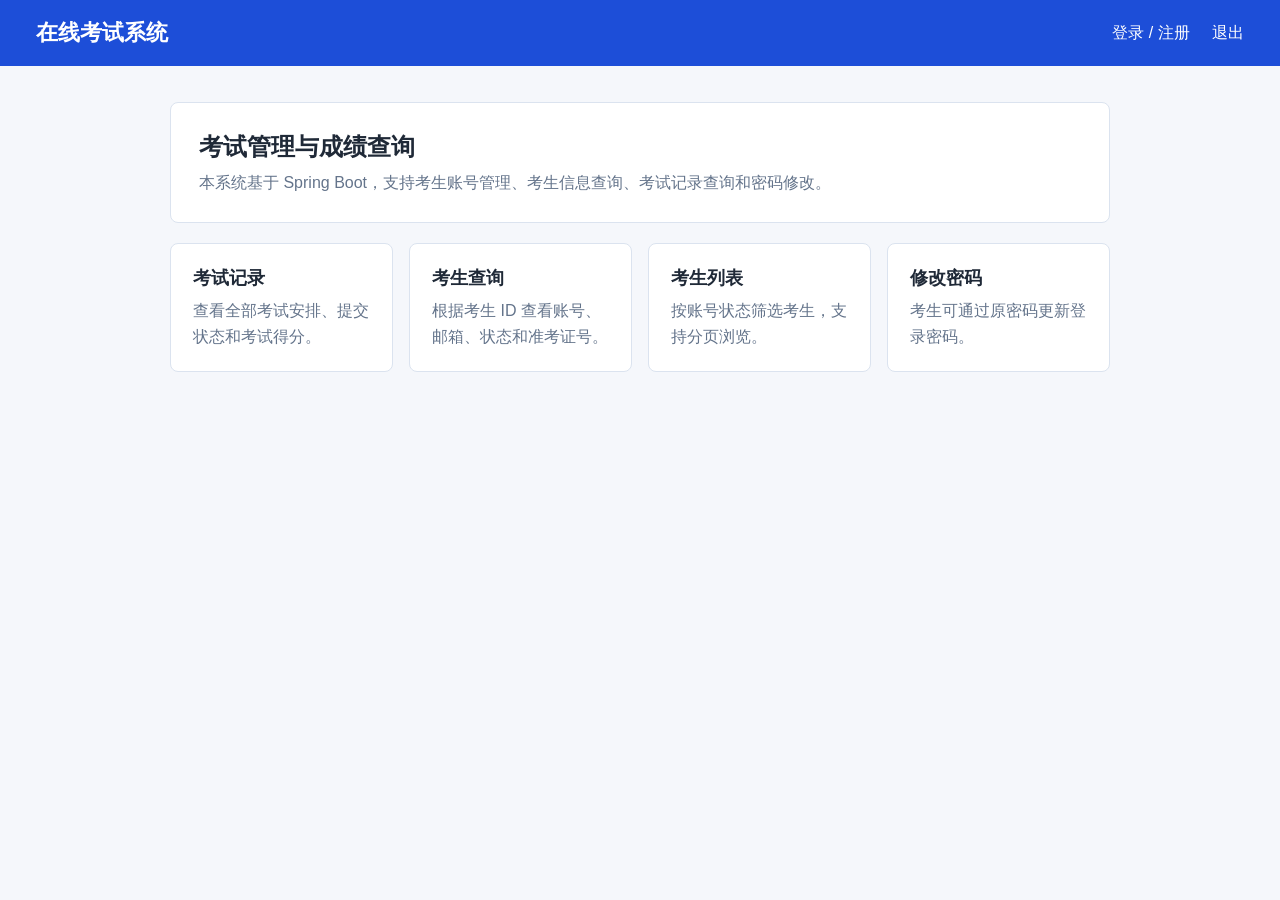
==== src/main/resources/templates/index.html @ c1971b4c "1" ====
<!DOCTYPE html>
<html lang="zh-CN" xmlns:th="http://www.thymeleaf.org">
<head>
    <meta charset="UTF-8">
    <meta name="viewport" content="width=device-width, initial-scale=1">
    <title>在线考试系统</title>
    <style>
        * { box-sizing: border-box; }
        body { margin: 0; font-family: "Microsoft YaHei", Arial, sans-serif; color: #1f2937; background: #f5f7fb; }
        header { background: #1d4ed8; color: #fff; padding: 18px 36px; display: flex; justify-content: space-between; align-items: center; }
        header h1 { margin: 0; font-size: 22px; }
        header a { color: #fff; text-decoration: none; margin-left: 18px; }
        main { max-width: 980px; margin: 36px auto; padding: 0 20px; }
        .welcome { background: #fff; border: 1px solid #dbe3ef; border-radius: 8px; padding: 28px; margin-bottom: 20px; }
        .welcome h2 { margin: 0 0 10px; font-size: 24px; }
        .welcome p { margin: 0; color: #64748b; }
        .grid { display: grid; grid-template-columns: repeat(auto-fit, minmax(210px, 1fr)); gap: 16px; }
        .card { background: #fff; border: 1px solid #dbe3ef; border-radius: 8px; padding: 22px; text-decoration: none; color: inherit; }
        .card:hover { border-color: #1d4ed8; }
        .card h3 { margin: 0 0 8px; font-size: 18px; }
        .card p { margin: 0; color: #64748b; line-height: 1.6; }
    </style>
</head>
<body>
<header>
    <h1>在线考试系统</h1>
    <nav>
        <a th:if="${session.user == null}" th:href="@{/login}">登录 / 注册</a>
        <span th:if="${session.user != null}" th:text="'当前用户：' + ${session.user.username}"></span>
        <a th:if="${session.user != null}" th:href="@{/logout}">退出</a>
    </nav>
</header>
<main>
    <section class="welcome">
        <h2>考试管理与成绩查询</h2>
        <p>本系统基于 Spring Boot，支持考生账号管理、考生信息查询、考试记录查询和密码修改。</p>
    </section>
    <section class="grid">
        <a class="card" th:href="@{/exams}">
            <h3>考试记录</h3>
            <p>查看全部考试安排、提交状态和考试得分。</p>
        </a>
        <a class="card" th:href="@{/getUserById}">
            <h3>考生查询</h3>
            <p>根据考生 ID 查看账号、邮箱、状态和准考证号。</p>
        </a>
        <a class="card" th:href="@{/getUserByStatus}">
            <h3>考生列表</h3>
            <p>按账号状态筛选考生，支持分页浏览。</p>
        </a>
        <a class="card" th:href="@{/updatepassword}">
            <h3>修改密码</h3>
            <p>考生可通过原密码更新登录密码。</p>
        </a>
    </section>
</main>
</body>
</html>
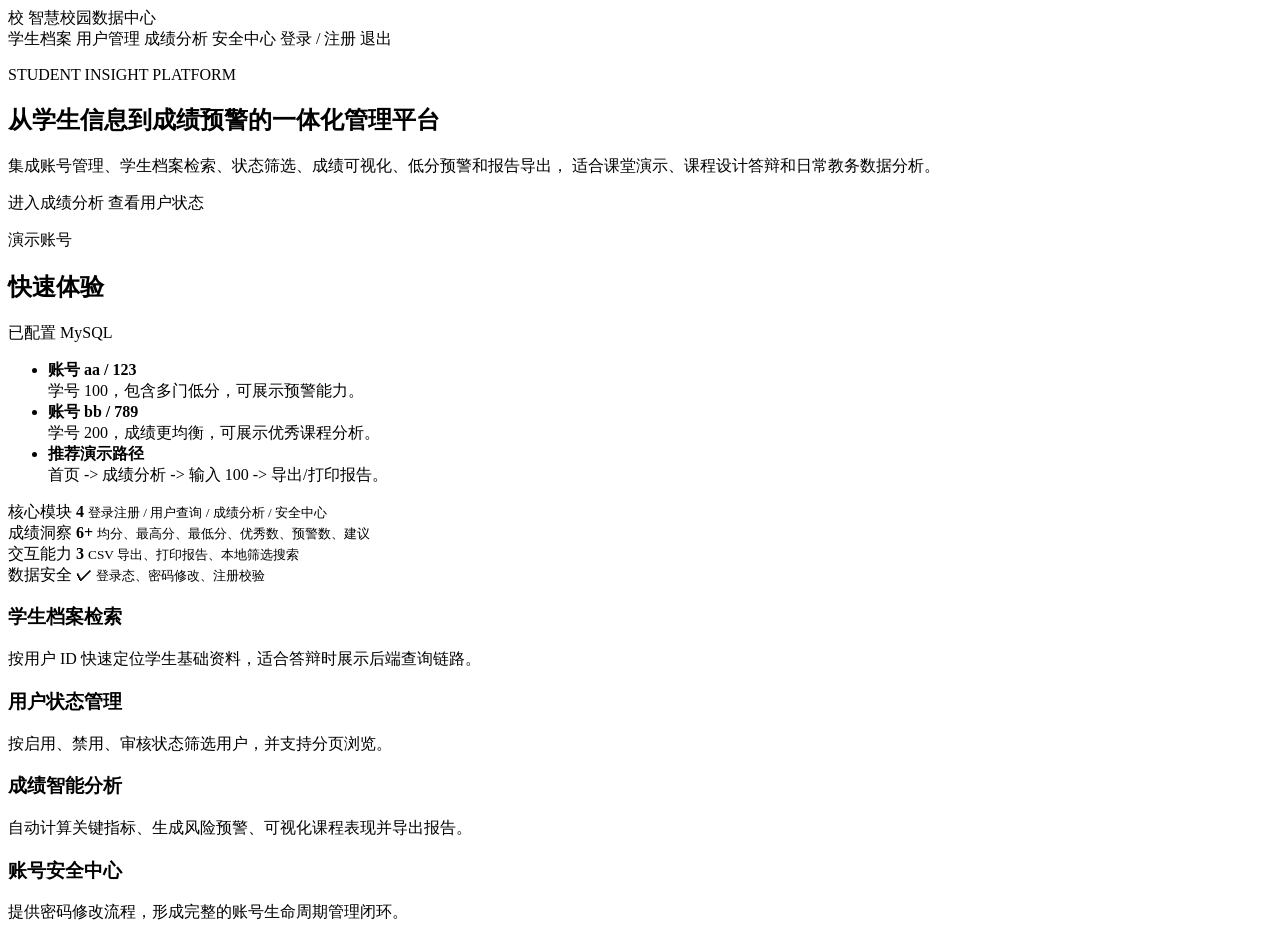
==== commit 2e0e1265: "Update online exam system" ====
--- a/src/main/resources/templates/index.html
+++ b/src/main/resources/templates/index.html
@@ -3,54 +3,95 @@
 <head>
     <meta charset="UTF-8">
     <meta name="viewport" content="width=device-width, initial-scale=1">
-    <title>在线考试系统</title>
-    <style>
-        * { box-sizing: border-box; }
-        body { margin: 0; font-family: "Microsoft YaHei", Arial, sans-serif; color: #1f2937; background: #f5f7fb; }
-        header { background: #1d4ed8; color: #fff; padding: 18px 36px; display: flex; justify-content: space-between; align-items: center; }
-        header h1 { margin: 0; font-size: 22px; }
-        header a { color: #fff; text-decoration: none; margin-left: 18px; }
-        main { max-width: 980px; margin: 36px auto; padding: 0 20px; }
-        .welcome { background: #fff; border: 1px solid #dbe3ef; border-radius: 8px; padding: 28px; margin-bottom: 20px; }
-        .welcome h2 { margin: 0 0 10px; font-size: 24px; }
-        .welcome p { margin: 0; color: #64748b; }
-        .grid { display: grid; grid-template-columns: repeat(auto-fit, minmax(210px, 1fr)); gap: 16px; }
-        .card { background: #fff; border: 1px solid #dbe3ef; border-radius: 8px; padding: 22px; text-decoration: none; color: inherit; }
-        .card:hover { border-color: #1d4ed8; }
-        .card h3 { margin: 0 0 8px; font-size: 18px; }
-        .card p { margin: 0; color: #64748b; line-height: 1.6; }
-    </style>
+    <title>智慧校园数据中心</title>
+    <link rel="stylesheet" th:href="@{/css/app.css}">
 </head>
 <body>
-<header>
-    <h1>在线考试系统</h1>
-    <nav>
+<header class="topbar">
+    <a class="brand" th:href="@{/}">
+        <span class="brand-mark">校</span>
+        <span>智慧校园数据中心</span>
+    </a>
+    <nav class="nav">
+        <a th:href="@{/getUserById}">学生档案</a>
+        <a th:href="@{/getUserByStatus}">用户管理</a>
+        <a th:href="@{/getScoreByUserId}">成绩分析</a>
+        <a th:href="@{/updatepassword}">安全中心</a>
         <a th:if="${session.user == null}" th:href="@{/login}">登录 / 注册</a>
         <span th:if="${session.user != null}" th:text="'当前用户：' + ${session.user.username}"></span>
         <a th:if="${session.user != null}" th:href="@{/logout}">退出</a>
     </nav>
 </header>
-<main>
-    <section class="welcome">
-        <h2>考试管理与成绩查询</h2>
-        <p>本系统基于 Spring Boot，支持考生账号管理、考生信息查询、考试记录查询和密码修改。</p>
+
+<main class="page">
+    <section class="hero">
+        <div class="hero-panel">
+            <p class="eyebrow">STUDENT INSIGHT PLATFORM</p>
+            <h1>从学生信息到成绩预警的一体化管理平台</h1>
+            <p class="subtext">
+                集成账号管理、学生档案检索、状态筛选、成绩可视化、低分预警和报告导出，
+                适合课堂演示、课程设计答辩和日常教务数据分析。
+            </p>
+            <div class="hero-actions">
+                <a class="btn" th:href="@{/getScoreByUserId}">进入成绩分析</a>
+                <a class="btn secondary" th:href="@{/getUserByStatus}">查看用户状态</a>
+            </div>
+        </div>
+        <aside class="panel">
+            <div class="panel-head">
+                <div>
+                    <p class="eyebrow">演示账号</p>
+                    <h2>快速体验</h2>
+                </div>
+                <span class="badge ok">已配置 MySQL</span>
+            </div>
+            <ul class="insight-list">
+                <li><strong>账号 aa / 123</strong><br>学号 100，包含多门低分，可展示预警能力。</li>
+                <li><strong>账号 bb / 789</strong><br>学号 200，成绩更均衡，可展示优秀课程分析。</li>
+                <li><strong>推荐演示路径</strong><br>首页 -> 成绩分析 -> 输入 100 -> 导出/打印报告。</li>
+            </ul>
+        </aside>
     </section>
+
+    <section class="metrics">
+        <div class="metric">
+            <span>核心模块</span>
+            <strong>4</strong>
+            <small>登录注册 / 用户查询 / 成绩分析 / 安全中心</small>
+        </div>
+        <div class="metric">
+            <span>成绩洞察</span>
+            <strong>6+</strong>
+            <small>均分、最高分、最低分、优秀数、预警数、建议</small>
+        </div>
+        <div class="metric">
+            <span>交互能力</span>
+            <strong>3</strong>
+            <small>CSV 导出、打印报告、本地筛选搜索</small>
+        </div>
+        <div class="metric">
+            <span>数据安全</span>
+            <strong>✓</strong>
+            <small>登录态、密码修改、注册校验</small>
+        </div>
+    </section>
+
     <section class="grid">
-        <a class="card" th:href="@{/exams}">
-            <h3>考试记录</h3>
-            <p>查看全部考试安排、提交状态和考试得分。</p>
-        </a>
         <a class="card" th:href="@{/getUserById}">
-            <h3>考生查询</h3>
-            <p>根据考生 ID 查看账号、邮箱、状态和准考证号。</p>
+            <h3>学生档案检索</h3>
+            <p class="subtext">按用户 ID 快速定位学生基础资料，适合答辩时展示后端查询链路。</p>
         </a>
         <a class="card" th:href="@{/getUserByStatus}">
-            <h3>考生列表</h3>
-            <p>按账号状态筛选考生，支持分页浏览。</p>
+            <h3>用户状态管理</h3>
+            <p class="subtext">按启用、禁用、审核状态筛选用户，并支持分页浏览。</p>
+        </a>
+        <a class="card" th:href="@{/getScoreByUserId}">
+            <h3>成绩智能分析</h3>
+            <p class="subtext">自动计算关键指标、生成风险预警、可视化课程表现并导出报告。</p>
         </a>
         <a class="card" th:href="@{/updatepassword}">
-            <h3>修改密码</h3>
-            <p>考生可通过原密码更新登录密码。</p>
+            <h3>账号安全中心</h3>
+            <p class="subtext">提供密码修改流程，形成完整的账号生命周期管理闭环。</p>
         </a>
     </section>
 </main>
